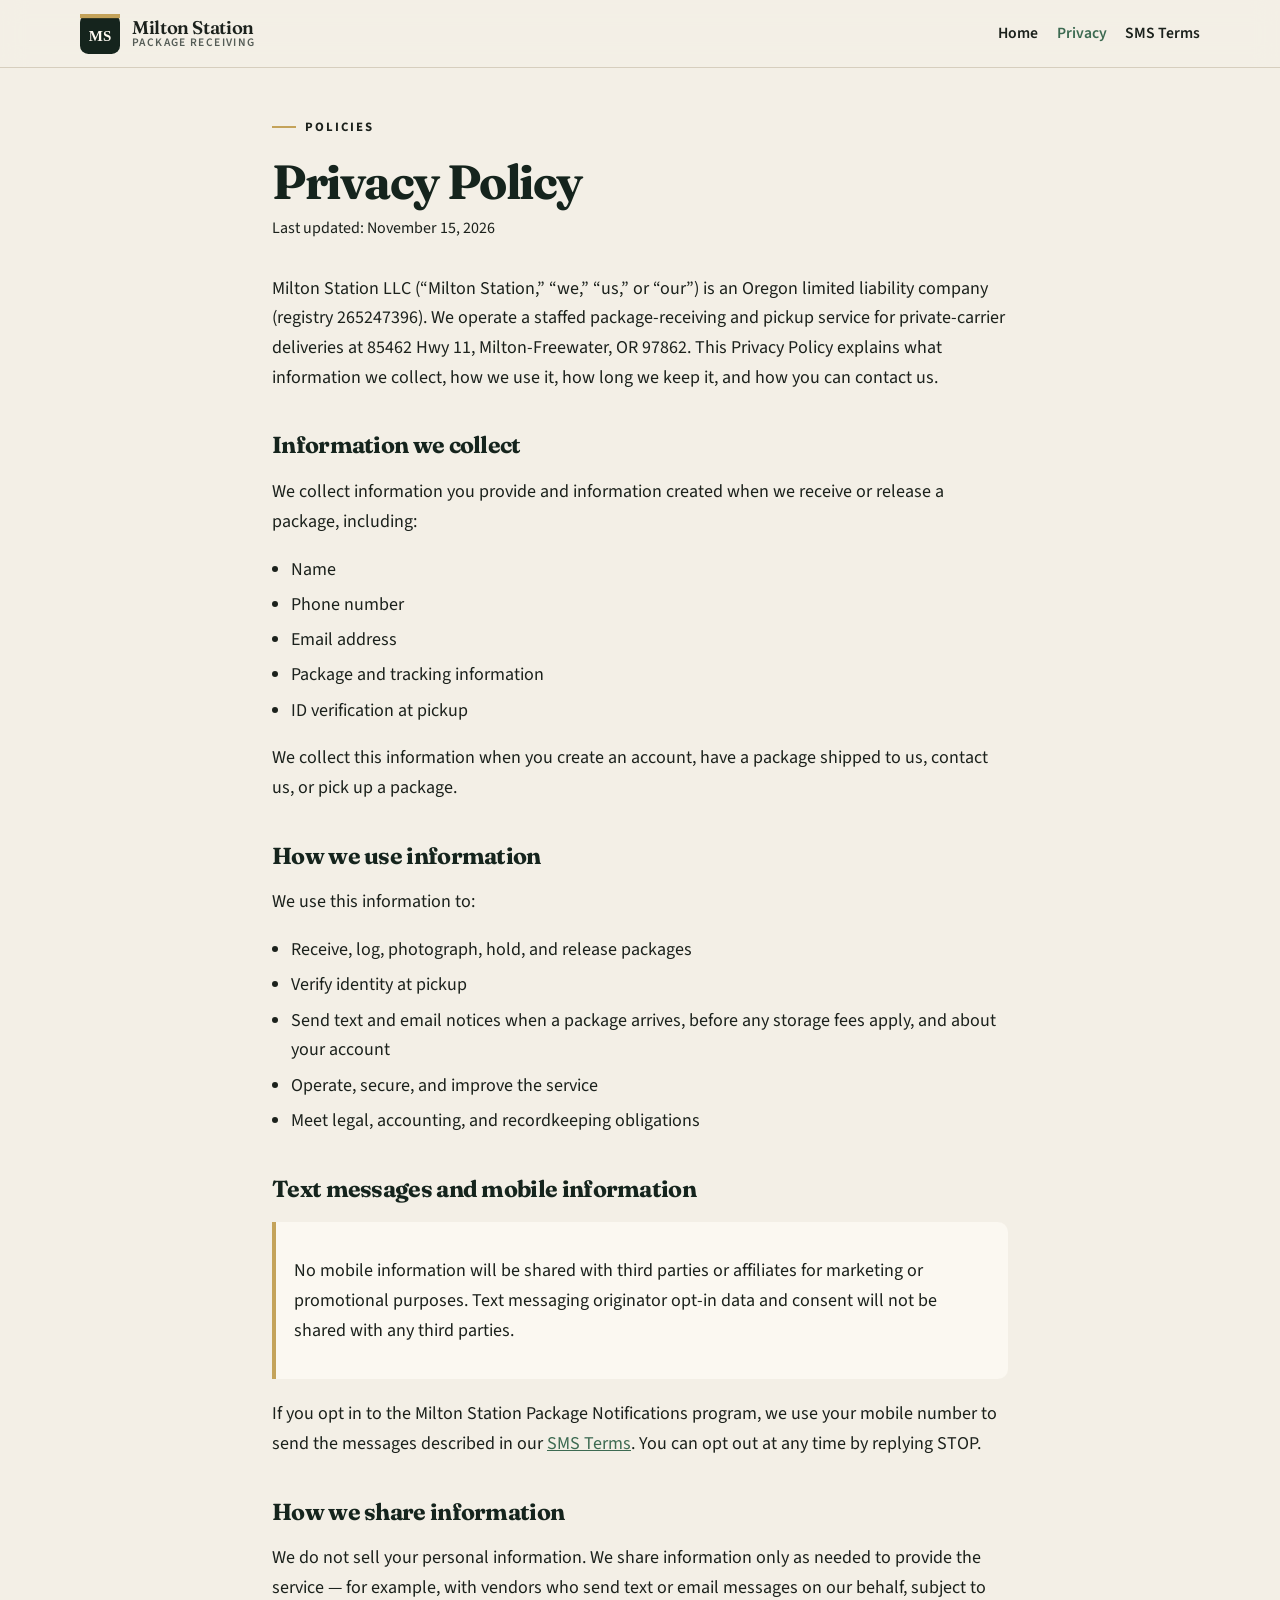
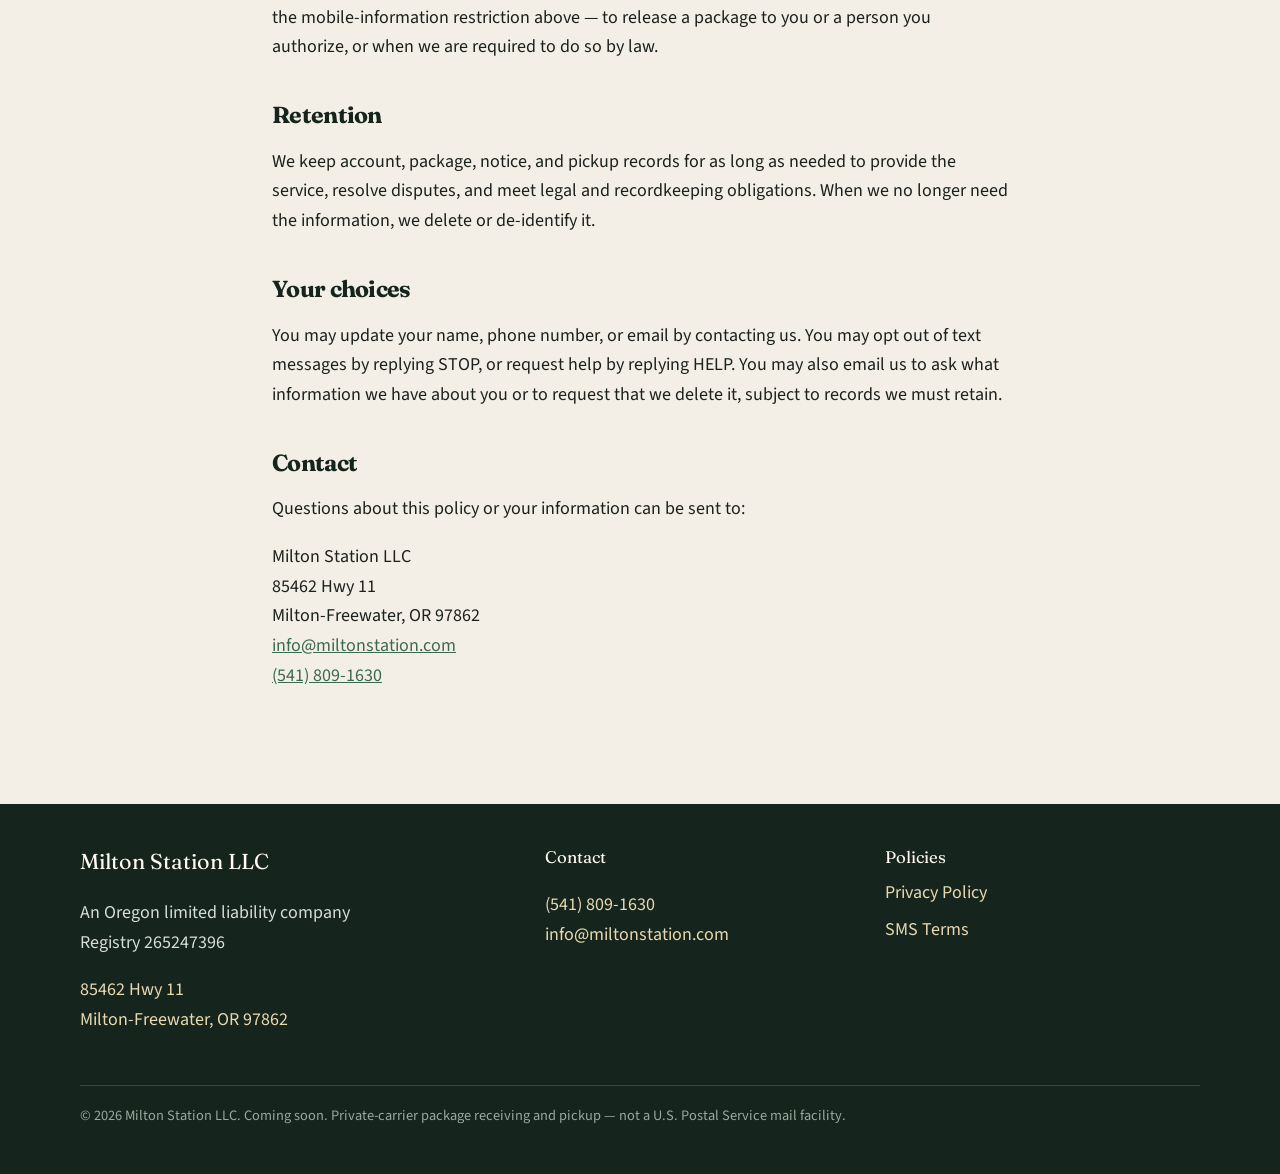
==== privacy/index.html @ 0d554fe6 "Add Milton Station website and GitHub Pages workflow" ====
<!DOCTYPE html>
<html lang="en">
<head>
  <meta charset="utf-8">
  <meta name="viewport" content="width=device-width, initial-scale=1">
    <title>Privacy Policy — Milton Station</title>
  <meta name="description" content="Privacy Policy for Milton Station LLC, including how we collect, use, and protect personal information and mobile opt-in data.">
  <link rel="canonical" href="https://miltonstation.com/privacy">
  <link rel="icon" href="/assets/favicon.svg" type="image/svg+xml">
  <link rel="preconnect" href="https://fonts.googleapis.com">
  <link rel="preconnect" href="https://fonts.gstatic.com" crossorigin>
  <link href="https://fonts.googleapis.com/css2?family=Fraunces:opsz,wght@9..144,500;9..144,600;9..144,700&family=Source+Sans+3:ital,wght@0,400;0,600;0,700;1,400&display=swap" rel="stylesheet">
  <link rel="stylesheet" href="/styles.css">
</head>

<body>
  <a class="skip" href="#main">Skip to content</a>
  <header class="site-header">
    <div class="wrap header-inner">
      <a class="brand" href="/">
        <img class="brand-mark" src="/assets/logo.svg" alt="">
        <span class="brand-text">
          <span class="brand-name">Milton Station</span>
          <span class="brand-tag">Package receiving</span>
        </span>
      </a>
      <nav class="nav" aria-label="Primary">
                <a href="/">Home</a>
        <a href="/privacy" aria-current="page">Privacy</a>
        <a href="/sms-terms">SMS Terms</a>
      </nav>
    </div>
  </header>

  <main id="main" class="legal">
    <div class="prose-width">
      <p class="eyebrow">Policies</p>
      <h1>Privacy Policy</h1>
      <p class="updated">Last updated: November 15, 2026</p>

      <p>Milton Station LLC (“Milton Station,” “we,” “us,” or “our”) is an Oregon limited liability company (registry 265247396). We operate a staffed package-receiving and pickup service for private-carrier deliveries at 85462 Hwy 11, Milton-Freewater, OR 97862. This Privacy Policy explains what information we collect, how we use it, how long we keep it, and how you can contact us.</p>

      <h2>Information we collect</h2>
      <p>We collect information you provide and information created when we receive or release a package, including:</p>
      <ul>
        <li>Name</li>
        <li>Phone number</li>
        <li>Email address</li>
        <li>Package and tracking information</li>
        <li>ID verification at pickup</li>
      </ul>
      <p>We collect this information when you create an account, have a package shipped to us, contact us, or pick up a package.</p>

      <h2>How we use information</h2>
      <p>We use this information to:</p>
      <ul>
        <li>Receive, log, photograph, hold, and release packages</li>
        <li>Verify identity at pickup</li>
        <li>Send text and email notices when a package arrives, before any storage fees apply, and about your account</li>
        <li>Operate, secure, and improve the service</li>
        <li>Meet legal, accounting, and recordkeeping obligations</li>
      </ul>

      <h2>Text messages and mobile information</h2>
      <div class="callout">
        <p>No mobile information will be shared with third parties or affiliates for marketing or promotional purposes. Text messaging originator opt-in data and consent will not be shared with any third parties.</p>
      </div>
      <p>If you opt in to the Milton Station Package Notifications program, we use your mobile number to send the messages described in our <a href="/sms-terms">SMS Terms</a>. You can opt out at any time by replying STOP.</p>

      <h2>How we share information</h2>
      <p>We do not sell your personal information. We share information only as needed to provide the service — for example, with vendors who send text or email messages on our behalf, subject to the mobile-information restriction above — to release a package to you or a person you authorize, or when we are required to do so by law.</p>

      <h2>Retention</h2>
      <p>We keep account, package, notice, and pickup records for as long as needed to provide the service, resolve disputes, and meet legal and recordkeeping obligations. When we no longer need the information, we delete or de-identify it.</p>

      <h2>Your choices</h2>
      <p>You may update your name, phone number, or email by contacting us. You may opt out of text messages by replying STOP, or request help by replying HELP. You may also email us to ask what information we have about you or to request that we delete it, subject to records we must retain.</p>

      <h2>Contact</h2>
      <p>Questions about this policy or your information can be sent to:</p>
      <p>
        Milton Station LLC<br>
        85462 Hwy 11<br>
        Milton-Freewater, OR 97862<br>
        <a href="mailto:info@miltonstation.com">info@miltonstation.com</a><br>
        <a href="tel:+15418091630">(541) 809-1630</a>
      </p>
    </div>
  </main>
  <footer class="site-footer">
    <div class="wrap">
      <div class="footer-grid">
        <div>
          <p class="footer-name">Milton Station LLC</p>
          <p>An Oregon limited liability company<br>Registry 265247396</p>
          <p>
            <a href="https://maps.google.com/?q=85462+Hwy+11,+Milton-Freewater,+OR+97862">85462 Hwy 11<br>Milton-Freewater, OR 97862</a>
          </p>
        </div>
        <div>
          <p class="footer-name" style="font-size:1.05rem;">Contact</p>
          <p><a href="tel:+15418091630">(541) 809-1630</a><br>
          <a href="mailto:info@miltonstation.com">info@miltonstation.com</a></p>
        </div>
        <div>
          <p class="footer-name" style="font-size:1.05rem;">Policies</p>
          <nav class="footer-nav" aria-label="Policies">
            <a href="/privacy">Privacy Policy</a>
            <a href="/sms-terms">SMS Terms</a>
          </nav>
        </div>
      </div>
      <p class="footer-bottom">&copy; 2026 Milton Station LLC. Coming soon. Private-carrier package receiving and pickup — not a U.S. Postal Service mail facility.</p>
    </div>
  </footer>
</body>
</html>
---- styles.css ----
/* Milton Station LLC — miltonstation.com */
:root {
  --bg: #f3efe6;
  --bg-card: #fbf8f1;
  --ink: #1b211c;
  --ink-muted: #545c56;
  --line: #d6cebe;
  --forest: #234033;
  --forest-deep: #15241d;
  --moss: #3c6a51;
  --gold: #c4a35a;
  --gold-soft: #e8d9b0;
  --cream: #fffaf2;
  --focus: #1b5e3b;
  --shadow: 0 12px 40px rgba(21, 36, 29, 0.08);
  --radius: 16px;
  --max: 70rem;
  --text: 38rem;
  --sans: "Source Sans 3", "Segoe UI", sans-serif;
  --serif: "Fraunces", Georgia, "Times New Roman", serif;
}

*, *::before, *::after { box-sizing: border-box; }
html { scroll-behavior: smooth; }
@media (prefers-reduced-motion: reduce) {
  html { scroll-behavior: auto; }
  * { animation: none !important; transition: none !important; }
}

body {
  margin: 0;
  font-family: var(--sans);
  font-size: 1.125rem;
  line-height: 1.65;
  color: var(--ink);
  background: var(--bg);
  -webkit-font-smoothing: antialiased;
}

img, svg { display: block; max-width: 100%; }
a { color: var(--moss); }
a:hover { color: var(--forest); }
:focus-visible {
  outline: 3px solid var(--gold);
  outline-offset: 3px;
}

.skip {
  position: absolute;
  left: 1rem;
  top: -4rem;
  background: var(--forest-deep);
  color: var(--cream);
  padding: 0.6rem 1rem;
  z-index: 100;
  border-radius: 8px;
}
.skip:focus { top: 1rem; }

.wrap {
  width: min(calc(100% - 2rem), var(--max));
  margin-inline: auto;
}
.prose-width { width: min(calc(100% - 2rem), 46rem); margin-inline: auto; }

/* Header */
.site-header {
  position: sticky;
  top: 0;
  z-index: 20;
  background: color-mix(in srgb, var(--bg) 88%, transparent);
  backdrop-filter: blur(12px);
  border-bottom: 1px solid var(--line);
}
.header-inner {
  display: flex;
  align-items: center;
  justify-content: space-between;
  gap: 1rem;
  padding: 0.85rem 0;
}
.brand {
  display: flex;
  align-items: center;
  gap: 0.75rem;
  text-decoration: none;
  color: var(--ink);
}
.brand-mark {
  width: 2.5rem;
  height: 2.5rem;
  flex-shrink: 0;
}
.brand-text {
  display: flex;
  flex-direction: column;
  line-height: 1.05;
}
.brand-name {
  font-family: var(--serif);
  font-weight: 600;
  font-size: 1.15rem;
  letter-spacing: -0.02em;
}
.brand-tag {
  font-size: 0.72rem;
  letter-spacing: 0.12em;
  text-transform: uppercase;
  color: var(--ink-muted);
  font-weight: 600;
}
.nav {
  display: flex;
  flex-wrap: wrap;
  gap: 0.25rem 1.15rem;
  font-size: 0.98rem;
  font-weight: 600;
}
.nav a {
  color: var(--ink);
  text-decoration: none;
}
.nav a:hover, .nav a[aria-current="page"] { color: var(--moss); }

/* Hero */
.hero {
  padding: 3.25rem 0 3.5rem;
}
.eyebrow {
  display: inline-flex;
  align-items: center;
  gap: 0.55rem;
  font-size: 0.8rem;
  font-weight: 700;
  letter-spacing: 0.16em;
  text-transform: uppercase;
  color: var(--moss);
  margin: 0 0 1rem;
}
.eyebrow::before {
  content: "";
  width: 1.5rem;
  height: 2px;
  background: var(--gold);
}
h1, h2, h3 { font-family: var(--serif); letter-spacing: -0.03em; line-height: 1.15; color: var(--forest-deep); }
.hero h1 {
  font-size: clamp(2.25rem, 6vw, 4.15rem);
  font-weight: 600;
  margin: 0 0 1.15rem;
  max-width: 16ch;
}
.lede {
  font-size: 1.25rem;
  color: var(--ink-muted);
  max-width: 38rem;
  margin: 0 0 1.75rem;
}
.hero-actions {
  display: flex;
  flex-wrap: wrap;
  gap: 0.75rem 1.5rem;
  align-items: center;
  margin-bottom: 2rem;
}
.btn {
  display: inline-flex;
  align-items: center;
  justify-content: center;
  background: var(--forest);
  color: var(--cream);
  text-decoration: none;
  font-weight: 600;
  padding: 0.75rem 1.25rem;
  border-radius: 999px;
  border: 1px solid var(--forest);
}
.btn:hover { background: var(--forest-deep); color: var(--cream); }
.btn-ghost {
  background: transparent;
  color: var(--forest);
}
.btn-ghost:hover { background: color-mix(in srgb, var(--forest) 8%, transparent); color: var(--forest-deep); }

.plaque {
  display: inline-flex;
  flex-direction: column;
  gap: 0.15rem;
  background: var(--forest-deep);
  color: var(--cream);
  padding: 1rem 1.25rem;
  border-radius: 4px 4px 12px 12px;
  box-shadow: var(--shadow);
  border-top: 4px solid var(--gold);
  text-decoration: none;
  max-width: 24rem;
}
.plaque:hover { color: var(--cream); }
.plaque-label {
  font-size: 0.7rem;
  letter-spacing: 0.16em;
  text-transform: uppercase;
  color: var(--gold-soft);
  font-weight: 700;
}
.plaque-addr {
  font-family: var(--serif);
  font-size: 1.15rem;
  line-height: 1.35;
}

/* Sections */
section { padding: 3rem 0; }
.section-label {
  font-size: 0.78rem;
  font-weight: 700;
  letter-spacing: 0.14em;
  text-transform: uppercase;
  color: var(--moss);
  margin: 0 0 0.5rem;
}
h2 { font-size: clamp(1.75rem, 3.5vw, 2.4rem); margin: 0 0 0.75rem; }
.section-intro { color: var(--ink-muted); max-width: 38rem; margin: 0 0 2rem; }

.steps {
  display: grid;
  gap: 1.25rem;
  grid-template-columns: 1fr;
}
@media (min-width: 800px) {
  .steps { grid-template-columns: repeat(3, 1fr); }
}
.step {
  background: var(--bg-card);
  border: 1px solid var(--line);
  border-radius: var(--radius);
  padding: 1.5rem 1.4rem 1.6rem;
  box-shadow: var(--shadow);
}
.step-num {
  font-family: var(--serif);
  font-size: 1.75rem;
  color: var(--gold);
  font-weight: 600;
  margin-bottom: 0.4rem;
}
.step h3 { font-size: 1.3rem; margin: 0 0 0.5rem; }
.step p { margin: 0; color: var(--ink-muted); }

.features {
  display: grid;
  gap: 1.25rem;
}
@media (min-width: 800px) {
  .features { grid-template-columns: repeat(3, 1fr); }
}
.feature {
  padding: 0 0.25rem;
  border-top: 2px solid var(--gold);
  padding-top: 1.15rem;
}
.feature h3 { font-size: 1.2rem; margin: 0 0 0.4rem; }
.feature p { margin: 0; color: var(--ink-muted); }

/* SMS mockup */
.optin-grid {
  display: grid;
  gap: 2rem;
  align-items: start;
}
@media (min-width: 860px) {
  .optin-grid { grid-template-columns: 1fr 22rem; }
}
.mock-phone {
  background: var(--forest-deep);
  border-radius: 28px;
  padding: 0.7rem;
  box-shadow: var(--shadow);
  color: var(--ink);
}
.mock-screen {
  background: var(--cream);
  border-radius: 20px;
  padding: 1.25rem 1.15rem 1.5rem;
  min-height: 16rem;
}
.mock-chrome {
  font-size: 0.7rem;
  letter-spacing: 0.12em;
  text-transform: uppercase;
  font-weight: 700;
  color: var(--ink-muted);
  margin: 0 0 0.85rem;
  text-align: center;
}
.mock-title {
  font-family: var(--serif);
  font-size: 1.2rem;
  margin: 0 0 1rem;
  color: var(--forest-deep);
}
.mock-consent {
  display: flex;
  gap: 0.75rem;
  align-items: flex-start;
  border: 1px solid var(--line);
  border-radius: 12px;
  padding: 0.9rem;
  background: var(--bg-card);
}
.checkbox {
  flex-shrink: 0;
  width: 1.25rem;
  height: 1.25rem;
  margin-top: 0.15rem;
  border: 2px solid var(--forest);
  border-radius: 4px;
  background: var(--cream);
}
.mock-consent p {
  margin: 0;
  font-size: 0.95rem;
  line-height: 1.5;
}
.note {
  font-size: 0.95rem;
  color: var(--ink-muted);
  margin: 1rem 0 0;
}

/* Contact */
.contact-card {
  background: var(--bg-card);
  border: 1px solid var(--line);
  border-radius: var(--radius);
  padding: 1.75rem;
  box-shadow: var(--shadow);
}
.contact-list {
  list-style: none;
  margin: 1.25rem 0 0;
  padding: 0;
  display: grid;
  gap: 0.85rem;
}
.contact-list span {
  display: block;
  font-size: 0.75rem;
  letter-spacing: 0.12em;
  text-transform: uppercase;
  font-weight: 700;
  color: var(--ink-muted);
}
.contact-list a { text-decoration: none; font-weight: 600; color: var(--forest); }
.contact-list a:hover { text-decoration: underline; }

/* Legal pages */
.legal { padding: 2.5rem 0 4rem; }
.legal h1 { font-size: clamp(2rem, 4.5vw, 3rem); margin: 0 0 0.4rem; }
.updated { color: var(--ink-muted); margin: 0 0 2rem; font-size: 1rem; }
.legal h2 {
  font-size: 1.45rem;
  margin: 2rem 0 0.65rem;
  padding-top: 0.5rem;
}
.legal p, .legal li { color: var(--ink); }
.legal ul { padding-left: 1.2rem; }
.legal li { margin: 0.35rem 0; }
.legal .callout {
  background: var(--bg-card);
  border-left: 4px solid var(--gold);
  padding: 1rem 1.15rem;
  margin: 1.25rem 0;
  border-radius: 0 10px 10px 0;
}

/* Footer */
.site-footer {
  background: var(--forest-deep);
  color: #d7ddd8;
  padding: 2.5rem 0 2rem;
  margin-top: 2rem;
}
.site-footer a { color: var(--gold-soft); text-decoration: none; }
.site-footer a:hover { color: var(--cream); text-decoration: underline; }
.footer-grid {
  display: grid;
  gap: 1.5rem;
}
@media (min-width: 700px) {
  .footer-grid { grid-template-columns: 1.4fr 1fr 1fr; }
}
.footer-name {
  font-family: var(--serif);
  color: var(--cream);
  font-size: 1.35rem;
  margin: 0 0 0.4rem;
}
.footer-nav {
  display: flex;
  flex-direction: column;
  gap: 0.4rem;
}
.footer-bottom {
  margin-top: 2rem;
  padding-top: 1.15rem;
  border-top: 1px solid color-mix(in srgb, var(--cream) 16%, transparent);
  font-size: 0.9rem;
  color: #9aa89e;
}
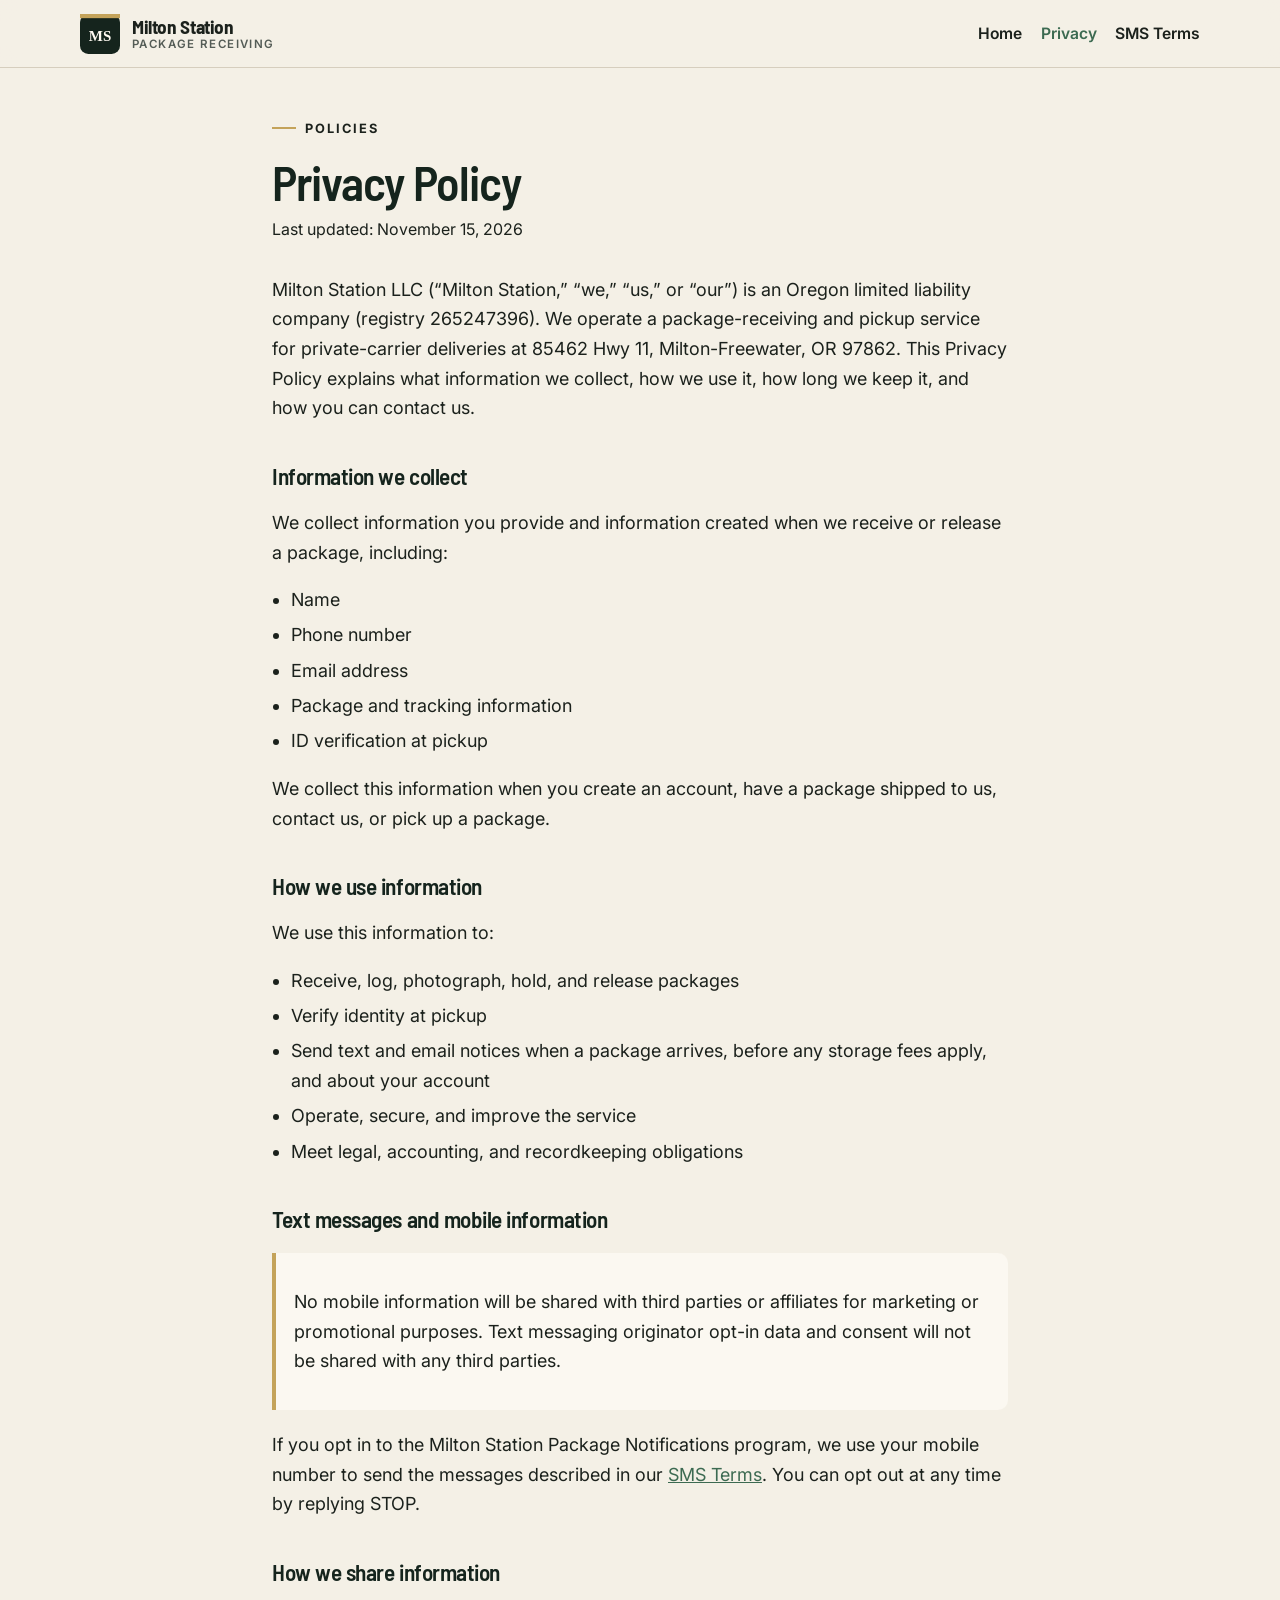
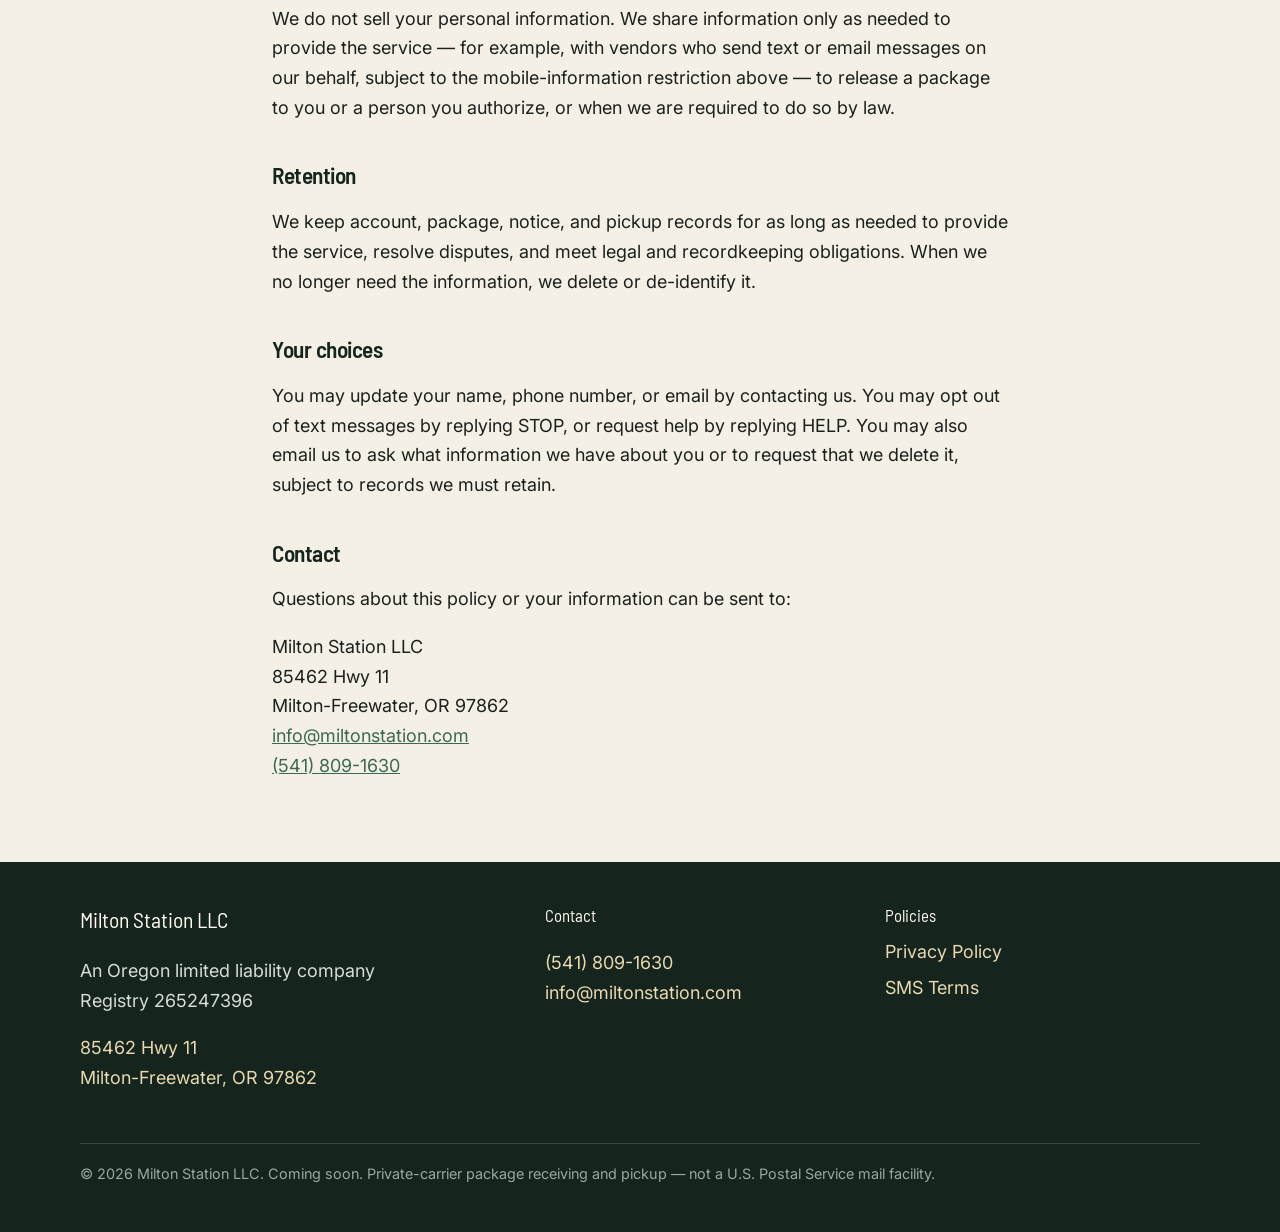
==== commit 4079e06a: "Refresh typography, section colors, and home-page copy" ====
--- a/privacy/index.html
+++ b/privacy/index.html
@@ -9,7 +9,7 @@
   <link rel="icon" href="/assets/favicon.svg" type="image/svg+xml">
   <link rel="preconnect" href="https://fonts.googleapis.com">
   <link rel="preconnect" href="https://fonts.gstatic.com" crossorigin>
-  <link href="https://fonts.googleapis.com/css2?family=Fraunces:opsz,wght@9..144,500;9..144,600;9..144,700&family=Source+Sans+3:ital,wght@0,400;0,600;0,700;1,400&display=swap" rel="stylesheet">
+  <link href="https://fonts.googleapis.com/css2?family=Barlow+Semi+Condensed:wght@600;700&family=Inter:ital,wght@0,400;0,600;0,700;1,400&display=swap" rel="stylesheet">
   <link rel="stylesheet" href="/styles.css">
 </head>
 
@@ -38,7 +38,7 @@
       <h1>Privacy Policy</h1>
       <p class="updated">Last updated: November 15, 2026</p>
 
-      <p>Milton Station LLC (“Milton Station,” “we,” “us,” or “our”) is an Oregon limited liability company (registry 265247396). We operate a staffed package-receiving and pickup service for private-carrier deliveries at 85462 Hwy 11, Milton-Freewater, OR 97862. This Privacy Policy explains what information we collect, how we use it, how long we keep it, and how you can contact us.</p>
+      <p>Milton Station LLC (“Milton Station,” “we,” “us,” or “our”) is an Oregon limited liability company (registry 265247396). We operate a package-receiving and pickup service for private-carrier deliveries at 85462 Hwy 11, Milton-Freewater, OR 97862. This Privacy Policy explains what information we collect, how we use it, how long we keep it, and how you can contact us.</p>
 
       <h2>Information we collect</h2>
       <p>We collect information you provide and information created when we receive or release a package, including:</p>
--- a/styles.css
+++ b/styles.css
@@ -1,6 +1,7 @@
 /* Milton Station LLC — miltonstation.com */
 :root {
-  --bg: #f3efe6;
+  --bg: #f4f0e6;
+  --bg-alt: #e4ebe6;
   --bg-card: #fbf8f1;
   --ink: #1b211c;
   --ink-muted: #545c56;
@@ -16,8 +17,8 @@
   --radius: 16px;
   --max: 70rem;
   --text: 38rem;
-  --sans: "Source Sans 3", "Segoe UI", sans-serif;
-  --serif: "Fraunces", Georgia, "Times New Roman", serif;
+  --sans: "Inter", "Segoe UI", sans-serif;
+  --heading: "Barlow Semi Condensed", "Arial Narrow", sans-serif;
 }
 
 *, *::before, *::after { box-sizing: border-box; }
@@ -68,7 +69,7 @@
   position: sticky;
   top: 0;
   z-index: 20;
-  background: color-mix(in srgb, var(--bg) 88%, transparent);
+  background: color-mix(in srgb, var(--bg) 94%, transparent);
   backdrop-filter: blur(12px);
   border-bottom: 1px solid var(--line);
 }
@@ -97,9 +98,9 @@
   line-height: 1.05;
 }
 .brand-name {
-  font-family: var(--serif);
-  font-weight: 600;
-  font-size: 1.15rem;
+  font-family: var(--heading);
+  font-weight: 700;
+  font-size: 1.2rem;
   letter-spacing: -0.02em;
 }
 .brand-tag {
@@ -143,12 +144,12 @@
   height: 2px;
   background: var(--gold);
 }
-h1, h2, h3 { font-family: var(--serif); letter-spacing: -0.03em; line-height: 1.15; color: var(--forest-deep); }
+h1, h2, h3 { font-family: var(--heading); font-weight: 600; letter-spacing: -0.02em; line-height: 1.15; color: var(--forest-deep); }
 .hero h1 {
-  font-size: clamp(2.25rem, 6vw, 4.15rem);
-  font-weight: 600;
+  font-size: clamp(2.25rem, 6vw, 3.85rem);
+  font-weight: 700;
   margin: 0 0 1.15rem;
-  max-width: 16ch;
+  max-width: 18ch;
 }
 .lede {
   font-size: 1.25rem;
@@ -204,13 +205,20 @@
   font-weight: 700;
 }
 .plaque-addr {
-  font-family: var(--serif);
+  font-family: var(--heading);
   font-size: 1.15rem;
   line-height: 1.35;
 }
 
 /* Sections */
-section { padding: 3rem 0; }
+section { padding: 3.25rem 0; }
+.hero,
+#features,
+#contact,
+.legal { background: var(--bg); }
+#how-it-works,
+#sms { background: var(--bg-alt); }
+.hero { padding: 3.5rem 0 3.75rem; }
 .section-label {
   font-size: 0.78rem;
   font-weight: 700;
@@ -238,7 +246,7 @@
   box-shadow: var(--shadow);
 }
 .step-num {
-  font-family: var(--serif);
+  font-family: var(--heading);
   font-size: 1.75rem;
   color: var(--gold);
   font-weight: 600;
@@ -294,7 +302,7 @@
   text-align: center;
 }
 .mock-title {
-  font-family: var(--serif);
+  font-family: var(--heading);
   font-size: 1.2rem;
   margin: 0 0 1rem;
   color: var(--forest-deep);
@@ -379,7 +387,7 @@
   background: var(--forest-deep);
   color: #d7ddd8;
   padding: 2.5rem 0 2rem;
-  margin-top: 2rem;
+  margin-top: 0;
 }
 .site-footer a { color: var(--gold-soft); text-decoration: none; }
 .site-footer a:hover { color: var(--cream); text-decoration: underline; }
@@ -391,7 +399,7 @@
   .footer-grid { grid-template-columns: 1.4fr 1fr 1fr; }
 }
 .footer-name {
-  font-family: var(--serif);
+  font-family: var(--heading);
   color: var(--cream);
   font-size: 1.35rem;
   margin: 0 0 0.4rem;
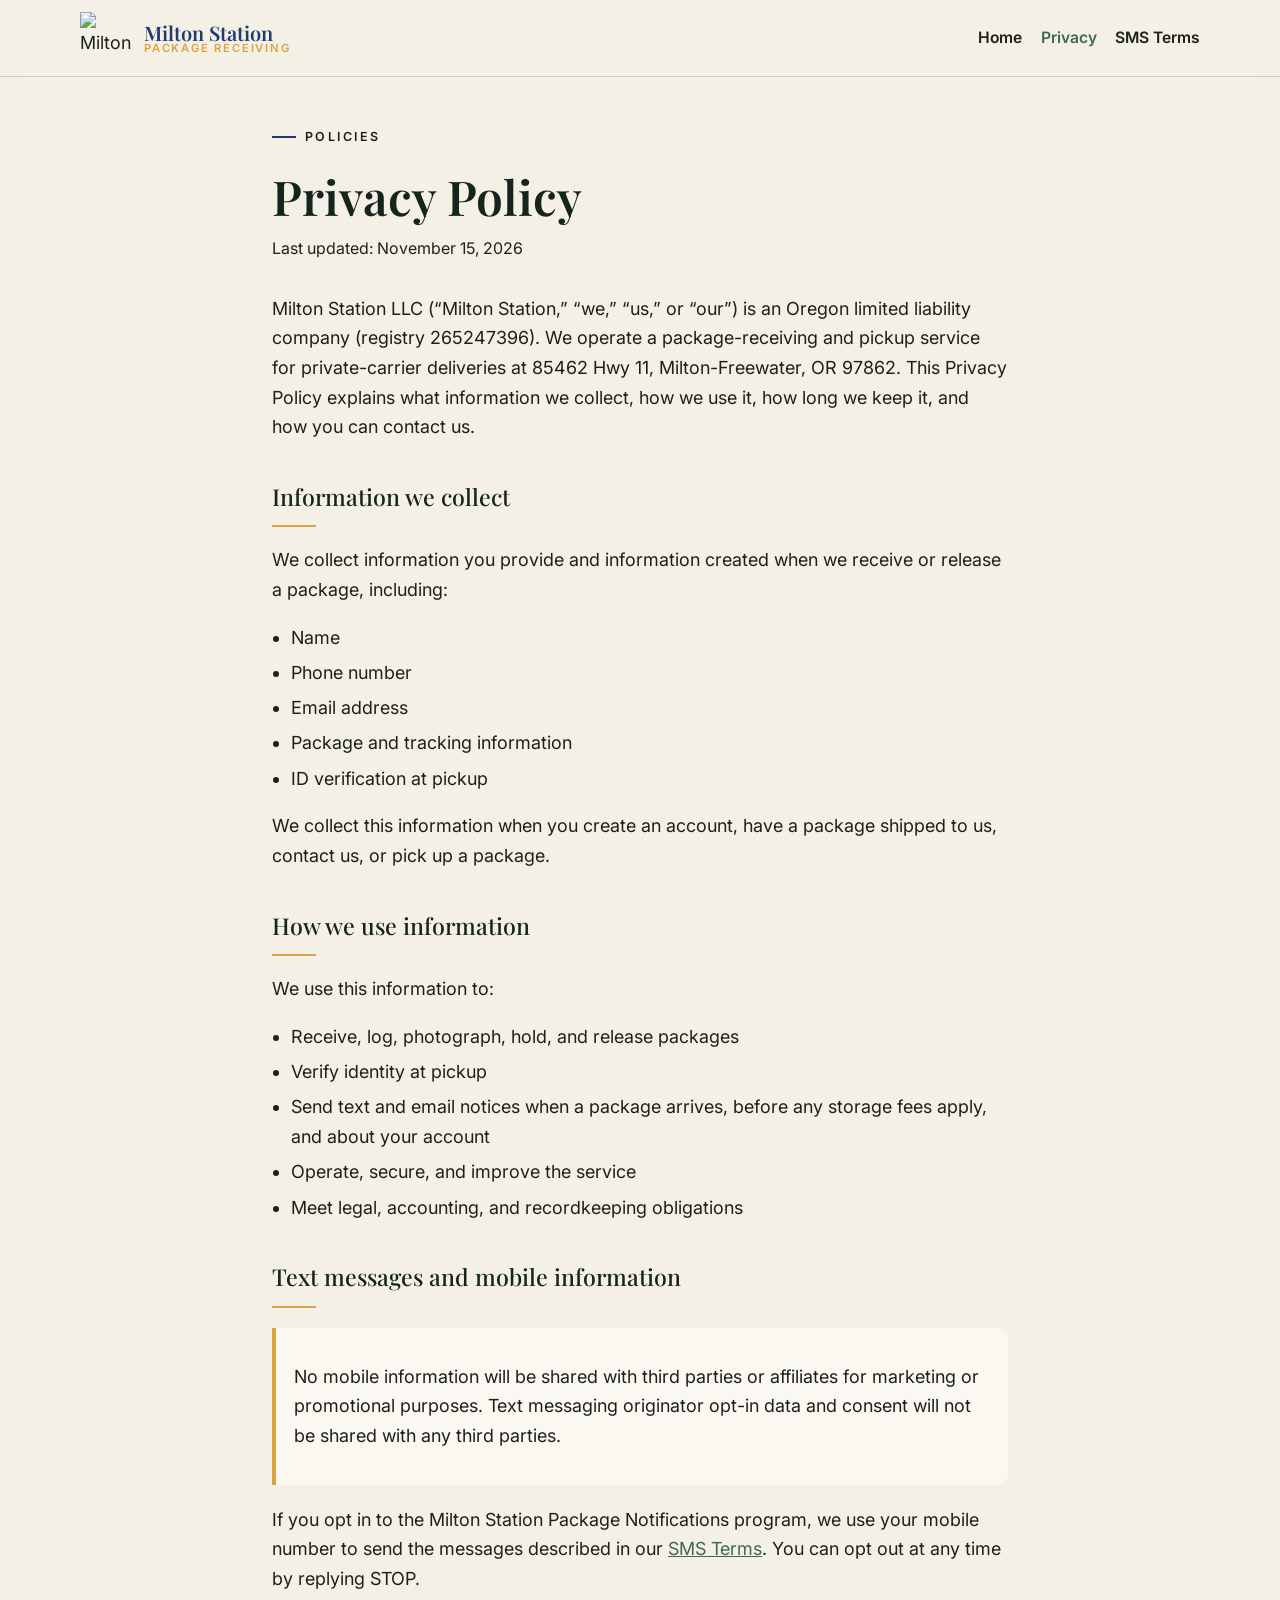
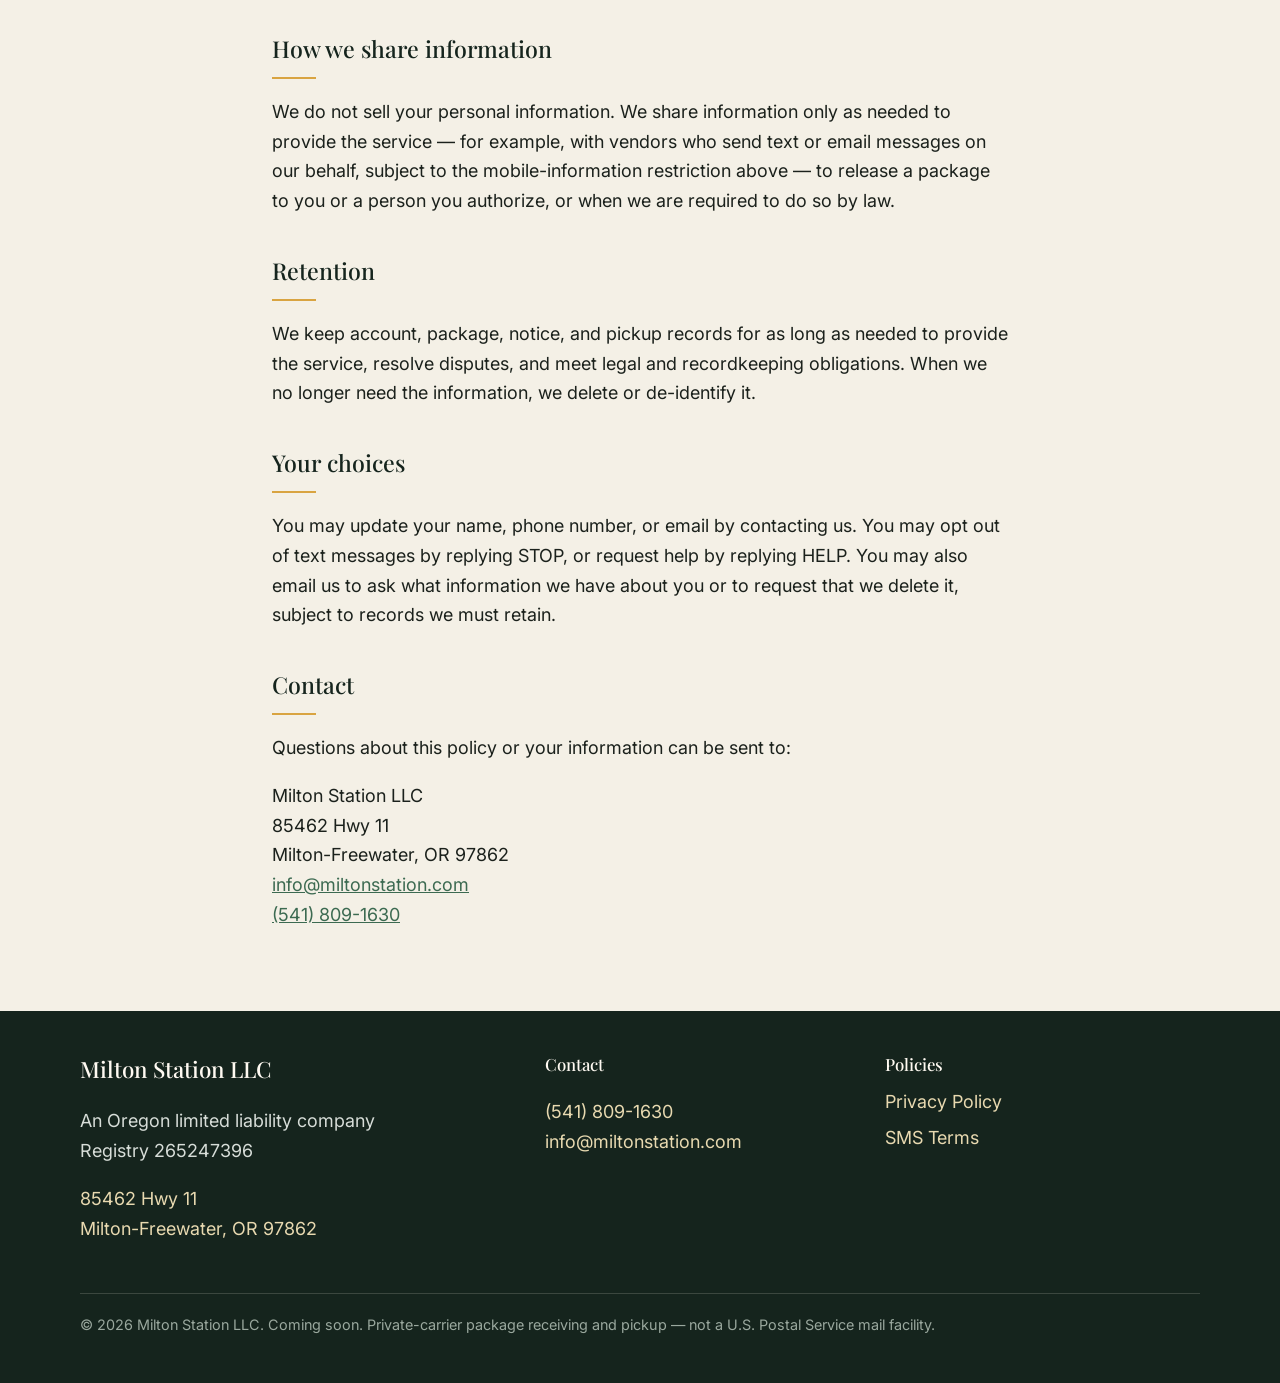
==== commit 4260b1d2: "Add the Milton Station badge and refine typography to match the brand Replace the placeholder MS squ" ====
--- a/privacy/index.html
+++ b/privacy/index.html
@@ -6,10 +6,11 @@
     <title>Privacy Policy — Milton Station</title>
   <meta name="description" content="Privacy Policy for Milton Station LLC, including how we collect, use, and protect personal information and mobile opt-in data.">
   <link rel="canonical" href="https://miltonstation.com/privacy">
-  <link rel="icon" href="/assets/favicon.svg" type="image/svg+xml">
+  <link rel="icon" type="image/png" sizes="32x32" href="/assets/favicon-32.png">
+  <link rel="apple-touch-icon" href="/assets/apple-touch-icon.png">
   <link rel="preconnect" href="https://fonts.googleapis.com">
   <link rel="preconnect" href="https://fonts.gstatic.com" crossorigin>
-  <link href="https://fonts.googleapis.com/css2?family=Barlow+Semi+Condensed:wght@600;700&family=Inter:ital,wght@0,400;0,600;0,700;1,400&display=swap" rel="stylesheet">
+  <link href="https://fonts.googleapis.com/css2?family=Playfair+Display:ital,wght@0,500;0,600;1,500&family=Inter:ital,wght@0,400;0,600;0,700;1,400&display=swap" rel="stylesheet">
   <link rel="stylesheet" href="/styles.css">
 </head>
 
@@ -18,7 +19,7 @@
   <header class="site-header">
     <div class="wrap header-inner">
       <a class="brand" href="/">
-        <img class="brand-mark" src="/assets/logo.svg" alt="">
+        <img class="brand-mark" src="/assets/logo-badge.png" width="52" height="52" alt="Milton Station">
         <span class="brand-text">
           <span class="brand-name">Milton Station</span>
           <span class="brand-tag">Package receiving</span>
--- a/styles.css
+++ b/styles.css
@@ -9,16 +9,17 @@
   --forest: #234033;
   --forest-deep: #15241d;
   --moss: #3c6a51;
-  --gold: #c4a35a;
+  --gold: #d9a441;
   --gold-soft: #e8d9b0;
+  --navy: #1e3a6e;
   --cream: #fffaf2;
-  --focus: #1b5e3b;
+  --focus: #1e3a6e;
   --shadow: 0 12px 40px rgba(21, 36, 29, 0.08);
   --radius: 16px;
   --max: 70rem;
   --text: 38rem;
   --sans: "Inter", "Segoe UI", sans-serif;
-  --heading: "Barlow Semi Condensed", "Arial Narrow", sans-serif;
+  --heading: "Playfair Display", Georgia, "Times New Roman", serif;
 }
 
 *, *::before, *::after { box-sizing: border-box; }
@@ -78,7 +79,7 @@
   align-items: center;
   justify-content: space-between;
   gap: 1rem;
-  padding: 0.85rem 0;
+  padding: 0.75rem 0;
 }
 .brand {
   display: flex;
@@ -88,9 +89,10 @@
   color: var(--ink);
 }
 .brand-mark {
-  width: 2.5rem;
-  height: 2.5rem;
+  width: 3.25rem;
+  height: 3.25rem;
   flex-shrink: 0;
+  border-radius: 0;
 }
 .brand-text {
   display: flex;
@@ -99,15 +101,16 @@
 }
 .brand-name {
   font-family: var(--heading);
-  font-weight: 700;
-  font-size: 1.2rem;
-  letter-spacing: -0.02em;
+  font-weight: 600;
+  font-size: 1.25rem;
+  letter-spacing: 0;
+  color: var(--navy);
 }
 .brand-tag {
-  font-size: 0.72rem;
-  letter-spacing: 0.12em;
-  text-transform: uppercase;
-  color: var(--ink-muted);
+  font-size: 0.7rem;
+  letter-spacing: 0.16em;
+  text-transform: uppercase;
+  color: var(--gold);
   font-weight: 600;
 }
 .nav {
@@ -126,36 +129,62 @@
 /* Hero */
 .hero {
   padding: 3.25rem 0 3.5rem;
+}
+.hero-inner {
+  display: flex;
+  flex-direction: column;
+  align-items: flex-start;
+  gap: 1.35rem;
+}
+.hero-badge {
+  width: 7rem;
+  height: 7rem;
+  flex-shrink: 0;
+}
+.hero-copy { min-width: 0; }
+@media (min-width: 800px) {
+  .hero-inner {
+    flex-direction: row;
+    align-items: flex-start;
+    gap: 2.75rem;
+  }
+  .hero-badge {
+    width: 10rem;
+    height: 10rem;
+    margin-top: 0.15rem;
+  }
 }
 .eyebrow {
   display: inline-flex;
   align-items: center;
   gap: 0.55rem;
-  font-size: 0.8rem;
-  font-weight: 700;
-  letter-spacing: 0.16em;
-  text-transform: uppercase;
-  color: var(--moss);
-  margin: 0 0 1rem;
+  font-size: 0.78rem;
+  font-weight: 600;
+  letter-spacing: 0.2em;
+  text-transform: uppercase;
+  color: var(--gold);
+  margin: 0 0 1.15rem;
 }
 .eyebrow::before {
   content: "";
   width: 1.5rem;
   height: 2px;
-  background: var(--gold);
-}
-h1, h2, h3 { font-family: var(--heading); font-weight: 600; letter-spacing: -0.02em; line-height: 1.15; color: var(--forest-deep); }
+  background: var(--navy);
+}
+h1, h2, h3 { font-family: var(--heading); font-weight: 500; letter-spacing: 0; line-height: 1.28; color: var(--forest-deep); }
 .hero h1 {
-  font-size: clamp(2.25rem, 6vw, 3.85rem);
-  font-weight: 700;
-  margin: 0 0 1.15rem;
-  max-width: 18ch;
+  font-size: clamp(2.15rem, 5.4vw, 3.55rem);
+  font-weight: 600;
+  margin: 0 0 1.35rem;
+  max-width: 16ch;
+  line-height: 1.2;
 }
 .lede {
   font-size: 1.25rem;
   color: var(--ink-muted);
   max-width: 38rem;
-  margin: 0 0 1.75rem;
+  margin: 0 0 2rem;
+  line-height: 1.7;
 }
 .hero-actions {
   display: flex;
@@ -199,10 +228,10 @@
 .plaque:hover { color: var(--cream); }
 .plaque-label {
   font-size: 0.7rem;
-  letter-spacing: 0.16em;
+  letter-spacing: 0.2em;
   text-transform: uppercase;
   color: var(--gold-soft);
-  font-weight: 700;
+  font-weight: 600;
 }
 .plaque-addr {
   font-family: var(--heading);
@@ -214,21 +243,28 @@
 section { padding: 3.25rem 0; }
 .hero,
 #features,
-#contact,
 .legal { background: var(--bg); }
 #how-it-works,
-#sms { background: var(--bg-alt); }
+#contact { background: var(--bg-alt); }
 .hero { padding: 3.5rem 0 3.75rem; }
 .section-label {
   font-size: 0.78rem;
-  font-weight: 700;
-  letter-spacing: 0.14em;
-  text-transform: uppercase;
-  color: var(--moss);
-  margin: 0 0 0.5rem;
-}
-h2 { font-size: clamp(1.75rem, 3.5vw, 2.4rem); margin: 0 0 0.75rem; }
-.section-intro { color: var(--ink-muted); max-width: 38rem; margin: 0 0 2rem; }
+  font-weight: 600;
+  letter-spacing: 0.2em;
+  text-transform: uppercase;
+  color: var(--gold);
+  margin: 0 0 0.65rem;
+}
+h2 { font-size: clamp(1.7rem, 3.4vw, 2.35rem); margin: 0 0 0.85rem; }
+h2::after {
+  content: "";
+  display: block;
+  width: 2.75rem;
+  height: 2px;
+  background: var(--gold);
+  margin-top: 0.85rem;
+}
+.section-intro { color: var(--ink-muted); max-width: 38rem; margin: 0 0 2.25rem; }
 
 .steps {
   display: grid;
@@ -354,17 +390,17 @@
 .contact-list span {
   display: block;
   font-size: 0.75rem;
-  letter-spacing: 0.12em;
-  text-transform: uppercase;
-  font-weight: 700;
-  color: var(--ink-muted);
+  letter-spacing: 0.18em;
+  text-transform: uppercase;
+  font-weight: 600;
+  color: var(--gold);
 }
 .contact-list a { text-decoration: none; font-weight: 600; color: var(--forest); }
 .contact-list a:hover { text-decoration: underline; }
 
 /* Legal pages */
 .legal { padding: 2.5rem 0 4rem; }
-.legal h1 { font-size: clamp(2rem, 4.5vw, 3rem); margin: 0 0 0.4rem; }
+.legal h1 { font-size: clamp(2rem, 4.5vw, 3rem); margin: 0 0 0.5rem; font-weight: 600; }
 .updated { color: var(--ink-muted); margin: 0 0 2rem; font-size: 1rem; }
 .legal h2 {
   font-size: 1.45rem;
@@ -401,8 +437,9 @@
 .footer-name {
   font-family: var(--heading);
   color: var(--cream);
-  font-size: 1.35rem;
-  margin: 0 0 0.4rem;
+  font-size: 1.4rem;
+  font-weight: 500;
+  margin: 0 0 0.5rem;
 }
 .footer-nav {
   display: flex;
